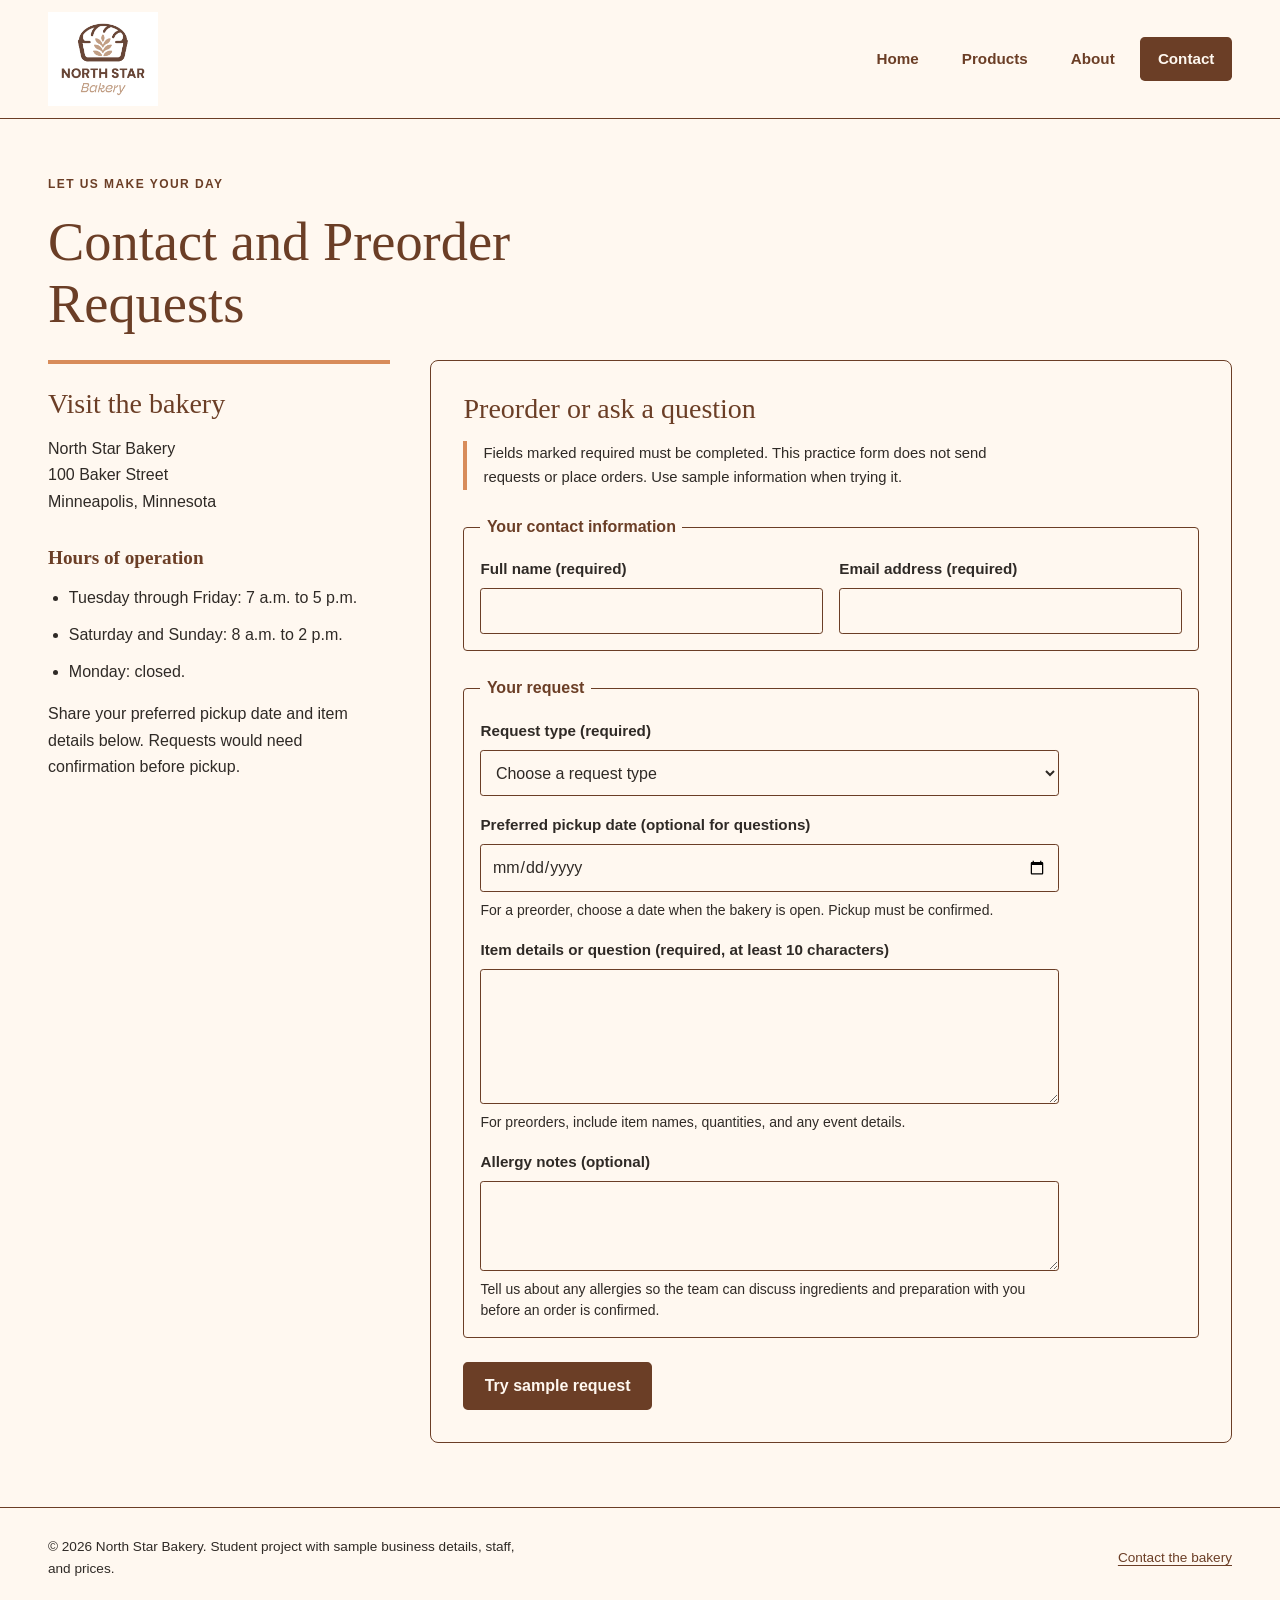
==== contact.html @ 1844963b "Add responsive North Star Bakery website for Touchstone 3" ====
<!DOCTYPE html>
<html lang="en">
<head>
  <meta charset="UTF-8">
  <meta name="viewport" content="width=device-width, initial-scale=1">
  <title>Contact | North Star Bakery</title>
  <link rel="stylesheet" href="styles.css">
</head>
<body class="page-contact">
  <a class="skip-link" href="#main-content">Skip to main content</a>
  <header class="site-header">
    <div class="header-inner">
    <a class="brand" href="index.html" aria-label="North Star Bakery home">
      <img src="media/bakery-logo_c.png" alt="North Star Bakery" width="150">
    </a>
    <nav aria-label="Main navigation">
      <ul>
        <li><a href="index.html">Home</a></li>
        <li><a href="products.html">Products</a></li>
        <li><a href="about.html">About</a></li>
        <li><a href="contact.html" aria-current="page">Contact</a></li>
      </ul>
    </nav>
    </div>
  </header>
  <main id="main-content" class="container" tabindex="-1">
    <p class="eyebrow">Let us make your day</p>
    <h1>Contact and Preorder Requests</h1>
    <div class="contact-layout">
    <section class="visit-panel" id="visit">
      <h2>Visit the bakery</h2>
      <address>North Star Bakery<br>
        100 Baker Street<br>
        Minneapolis, Minnesota</address>
      <h3>Hours of operation</h3>
      <ul>
        <li>Tuesday through Friday: 7 a.m. to 5 p.m.</li>
        <li>Saturday and Sunday: 8 a.m. to 2 p.m.</li>
        <li>Monday: closed.</li>
      </ul>
      <p>Share your preferred pickup date and item details below.
        Requests would need confirmation before pickup.</p>
    </section>
    <section class="card request-panel" id="request-form">
      <h2>Preorder or ask a question</h2>
      <p class="form-note" id="form-help">Fields marked required must be completed.
        This practice form does not send requests or place orders.
        Use sample information when trying it.</p>
      <!-- HTML-only demonstration; no order-processing service. -->
      <form action="contact.html" method="get"
        aria-describedby="form-help">
        <fieldset class="contact-fields">
          <legend>Your contact information</legend>
          <p>
            <label for="full-name">Full name (required)</label>
            <input type="text" id="full-name" name="full-name"
              autocomplete="name" maxlength="80" required>
          </p>
          <p>
            <label for="email">Email address (required)</label>
            <input type="email" id="email" name="email"
              autocomplete="email" maxlength="120" required>
          </p>
        </fieldset>
        <fieldset>
          <legend>Your request</legend>
          <p>
            <label for="request-type">Request type
              (required)</label>
            <select id="request-type" name="request-type" required>
              <option value="">Choose a request type</option>
              <option value="preorder">Preorder request</option>
              <option value="question">General question</option>
            </select>
          </p>
          <p>
            <label for="pickup-date">Preferred pickup date
              (optional for questions)</label>
            <input type="date" id="pickup-date" name="pickup-date"
              aria-describedby="pickup-help">
            <span class="field-help" id="pickup-help">For a preorder, choose a date when
            the bakery is open. Pickup must be confirmed.</span>
          </p>
          <p>
            <label for="item-details">Item details or question
              (required, at least 10 characters)</label>
            <textarea id="item-details" name="item-details"
              rows="5" cols="28" minlength="10" maxlength="1000"
              aria-describedby="item-help" required></textarea>
            <span class="field-help" id="item-help">For preorders, include item names,
            quantities, and any event details.</span>
          </p>
          <p>
            <label for="allergy-notes">Allergy notes
              (optional)</label>
            <textarea id="allergy-notes" name="allergy-notes"
              rows="3" cols="28" maxlength="500"
              aria-describedby="allergy-help"></textarea>
            <span class="field-help" id="allergy-help">Tell us about any allergies so the
            team can discuss ingredients and preparation with you
            before an order is confirmed.</span>
          </p>
        </fieldset>
        <p><button type="submit">Try sample request</button></p>
      </form>
    </section>
    </div>
  </main>
  <footer class="site-footer">
    <div class="footer-inner">
    <p class="project-note">&copy; 2026 North Star Bakery. Student project with sample
      business details, staff, and prices.</p>
    <p><a href="contact.html">Contact the bakery</a></p>
    </div>
  </footer>
</body>
</html>
---- styles.css ----
/* North Star Bakery | Touchstone 3
   Shared, mobile-first styles. Main palette: four colors.
   Type pair: Georgia (headings) and Arial (body/interface). */
:root {
  --cream: #FFF8F0;
  --brown: #6B3E26;
  --peach: #D88C5A;
  --charcoal: #2F2A26;
  --space-1: 0.5rem;
  --space-2: 1rem;
  --space-3: 1.5rem;
  --space-4: 2rem;
  --space-5: 3rem;
}

* { box-sizing: border-box; }
html { scroll-padding-top: 1rem; }
body {
  margin: 0;
  background: var(--cream);
  color: var(--charcoal);
  font-family: Arial, sans-serif;
  font-size: 1rem;
  line-height: 1.65;
}
img, picture { display: block; max-width: 100%; }
img { height: auto; }
audio { display: block; width: 100%; max-width: 30rem; margin-block: 1.5rem; }
h1, h2, h3 { font-family: Georgia, serif; color: var(--brown); line-height: 1.15; }
h1 { font-size: 2.4rem; font-weight: 400; margin: 0 0 1.5rem; max-width: 23ch; }
h2 { font-size: 1.75rem; font-weight: 400; margin: 0 0 1rem; }
h3 { font-size: 1.2rem; margin: 1.5rem 0 0.5rem; }
p { margin: 0 0 1rem; max-width: 65ch; }
p:last-child { margin-bottom: 0; }
ul { padding-left: 1.3rem; margin: 1rem 0; }
li + li { margin-top: 0.65rem; }
figure { margin: 1.5rem 0 0; }
figcaption { font-size: 0.925rem; margin-top: 0.75rem; }
address { font-style: normal; }
a { color: var(--brown); text-underline-offset: 0.22em; text-decoration-thickness: 1px; }
a:hover { text-decoration-thickness: 3px; }
:focus-visible { outline: 3px solid var(--brown); outline-offset: 5px; }
[id] { scroll-margin-top: 1.5rem; }

.container, .header-inner, .footer-inner {
  width: calc(100% - 2rem);
  max-width: 74rem;
  margin-inline: auto;
}
.container { padding-block: 2.5rem 3rem; }
.site-header { border-bottom: 1px solid var(--brown); }
.header-inner { display: flex; flex-direction: column; align-items: center; gap: 1rem; padding-block: 1rem; }
.brand { display: block; flex-shrink: 0; }
.brand img { width: 100px; }
nav { width: 100%; }
nav ul { display: flex; flex-wrap: wrap; justify-content: center; gap: 0.25rem; list-style: none; padding: 0; margin: 0; }
nav li + li { margin-top: 0; }
nav a { display: block; min-height: 44px; padding: 0.6rem 0.8rem; text-decoration: none; font-size: 0.95rem; font-weight: 700; }
nav a[aria-current="page"] { background: var(--brown); color: var(--cream); border-radius: 0.3rem; }
nav a:hover { box-shadow: inset 0 -3px var(--peach); }
.skip-link { position: absolute; top: 0.5rem; left: 1rem; transform: translateY(-180%); z-index: 10; padding: 0.75rem 1rem; background: var(--cream); }
.skip-link:focus { transform: translateY(0); }
.eyebrow { font-size: 0.75rem; font-weight: 700; text-transform: uppercase; letter-spacing: 0.12em; color: var(--brown); margin-bottom: 1rem; }

.hero { display: flex; flex-direction: column; gap: 2rem; align-items: stretch; margin-bottom: 2.5rem; }
.hero-copy, .hero-image { min-width: 0; }
.hero h2 { font-family: Arial, sans-serif; font-size: 1.05rem; font-weight: 700; margin-bottom: 0.7rem; }
.hero h1 { max-width: 13ch; }
.hero-image img { width: 100%; aspect-ratio: 1 / 1; object-fit: cover; border-radius: 8rem 8rem 0.5rem 0.5rem; }
.actions { display: flex; flex-wrap: wrap; align-items: center; gap: 1rem 1.5rem; margin-top: 1.5rem; }
.button, button {
  display: inline-flex; align-items: center; justify-content: center;
  min-height: 48px; padding: 0.8rem 1.2rem; border: 2px solid var(--brown);
  border-radius: 0.3rem; background: var(--brown); color: var(--cream);
  font-family: Arial, sans-serif; font-size: 1rem; font-weight: 700;
  text-decoration: none; cursor: pointer;
}
.button:hover, button:hover { background: var(--charcoal); border-color: var(--charcoal); text-decoration: none; }
.text-link { display: inline-flex; align-items: center; min-height: 44px; font-weight: 700; }
.home-details, .product-layout, .about-layout, .contact-layout { display: flex; flex-direction: column; gap: 1.5rem; }
.card { min-width: 0; padding: 1.5rem; border: 1px solid var(--brown); border-radius: 0.5rem; }
.home-details .card { border: 0; border-top: 4px solid var(--peach); border-radius: 0; padding: 1.5rem 0; }
.home-details h2 { font-size: 1.55rem; }
.home-details h3 { margin-top: 0; }
.product-layout { margin-top: 2rem; }
.product-layout img, .about-layout img { width: 100%; border-radius: 0.25rem; }
.bread-section > img { max-height: 17rem; object-fit: cover; margin-bottom: 1.5rem; }
.signature { border-top: 1px solid var(--peach); padding-top: 1.5rem; }
.signature img { aspect-ratio: 4 / 3; object-fit: cover; }
.callout { margin-top: 2rem; padding: 1.5rem; background: var(--peach); color: var(--charcoal); border-radius: 0.5rem; }
.callout h2, .callout a { color: var(--charcoal); }
.callout a { font-weight: 700; }
.about-layout .story img { margin-top: 1.5rem; }
.visit-panel { border-top: 4px solid var(--peach); padding-top: 1.5rem; }
.visit-panel h3 { margin-top: 2rem; }
.form-note { padding-left: 1rem; border-left: 4px solid var(--peach); font-size: 0.925rem; }
form { margin-top: 1.5rem; }
fieldset { min-width: 0; padding: 1rem; border: 1px solid var(--brown); margin: 0 0 1.5rem; border-radius: 0.25rem; }
legend { color: var(--brown); padding-inline: 0.4rem; font-weight: 700; }
label { display: block; margin-bottom: 0.45rem; font-weight: 700; font-size: 0.95rem; }
input, select, textarea {
  display: block; width: 100%; min-width: 0; max-width: 100%; min-height: 46px;
  padding: 0.65rem; background: var(--cream); color: var(--charcoal);
  border: 1px solid var(--brown); border-radius: 0.2rem;
  font-family: Arial, sans-serif; font-size: 1rem; line-height: 1.4;
}
textarea { resize: vertical; }
.field-help { display: block; font-size: 0.875rem; line-height: 1.5; margin-top: 0.5rem; }
.contact-fields { display: flex; flex-direction: column; gap: 1rem; }
.contact-fields p { margin: 0; min-width: 0; }
.site-footer { border-top: 1px solid var(--brown); }
.footer-inner { display: flex; flex-direction: column; gap: 1rem; padding-block: 1.75rem; font-size: 0.85rem; }
.footer-inner p { margin: 0; }
.footer-inner a { display: inline-block; padding-block: 0.5rem; }

/* At 768px and up, use horizontal Flexbox layouts and wider spacing. */
@media (min-width: 48rem) {
  .container, .header-inner, .footer-inner { width: calc(100% - 4rem); }
  .header-inner { flex-direction: row; justify-content: space-between; padding-block: 0.75rem; }
  .brand img { width: 110px; }
  nav { width: auto; }
  nav ul { gap: 0.5rem; }
  nav a { padding-inline: 1.1rem; }
  .container { padding-block: 3.5rem 4rem; }
  h1 { font-size: 3.4rem; }
  .hero { flex-direction: row; gap: 3rem; align-items: center; margin-bottom: 3.5rem; }
  .hero-copy { flex: 1 1 48%; }
  .hero-image { flex: 1 1 52%; }
  .hero-image img { aspect-ratio: 6 / 5; border-radius: 11rem 11rem 0.5rem 0.5rem; }
  .home-details { flex-direction: row; flex-wrap: wrap; gap: 2rem; }
  .home-details .card { flex: 1 1 14rem; }
  .product-layout, .about-layout { flex-direction: row; flex-wrap: wrap; align-items: flex-start; }
  .product-layout > .card { flex: 1 1 15rem; }
  .about-layout > .card { flex: 1 1 calc(50% - 0.75rem); }
  .contact-layout { flex-direction: row; align-items: flex-start; gap: 2.5rem; }
  .visit-panel { flex: 1 1 30%; }
  .request-panel { flex: 1 1 70%; }
  .contact-fields { flex-direction: row; flex-wrap: wrap; }
  .contact-fields p { flex: 1 1 12rem; }
  .footer-inner { flex-direction: row; justify-content: space-between; align-items: center; }
}

@media (min-width: 70rem) {
  .hero h1 { font-size: 4.4rem; }
  .hero { gap: 4rem; }
  .card { padding: 2rem; }
}
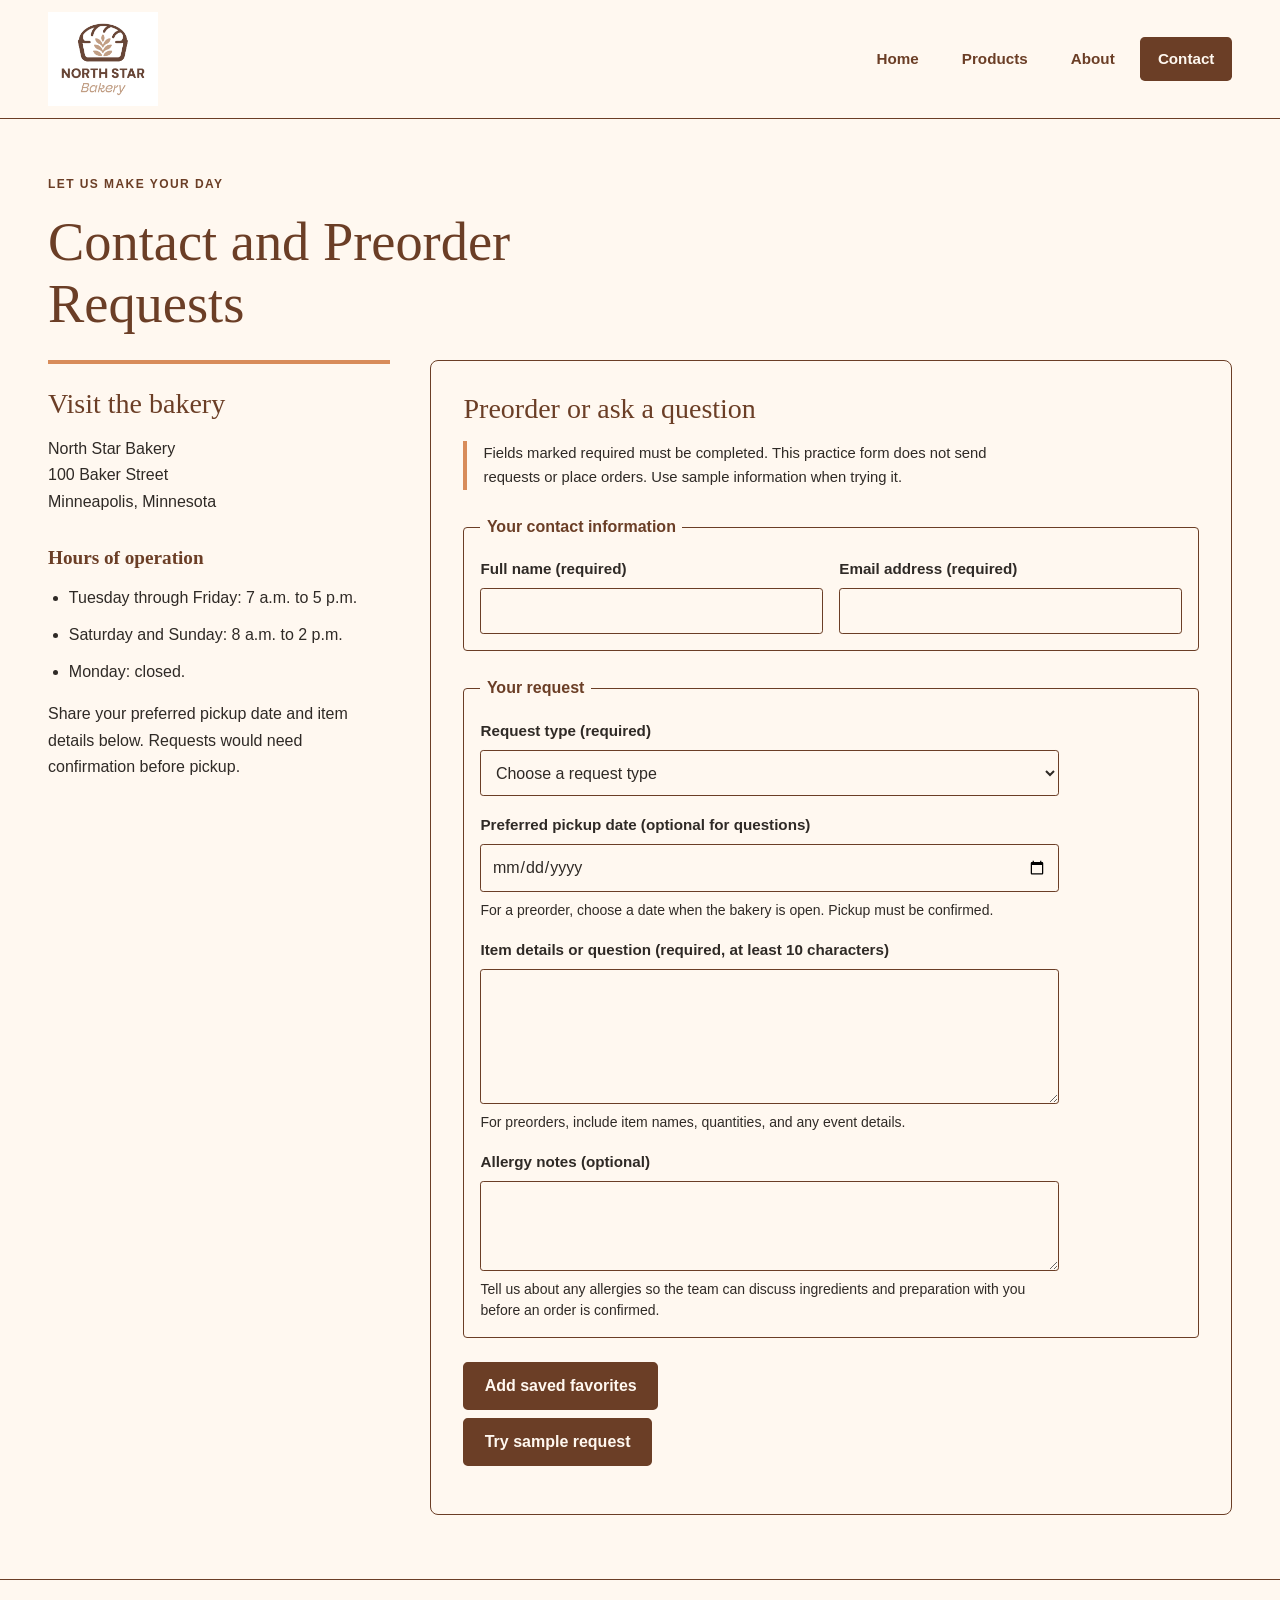
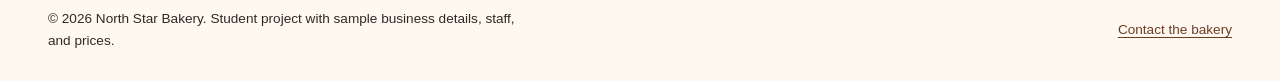
==== commit 35a14a54: "Add Touchstone 4 form validation UI" ====
--- a/contact.html
+++ b/contact.html
@@ -46,72 +46,76 @@
       <p class="form-note" id="form-help">Fields marked required must be completed.
         This practice form does not send requests or place orders.
         Use sample information when trying it.</p>
-      <!-- HTML-only demonstration; no order-processing service. -->
-      <form action="contact.html" method="get"
+      <form id="bakery-request-form" action="contact.html" method="get" novalidate
         aria-describedby="form-help">
         <fieldset class="contact-fields">
           <legend>Your contact information</legend>
           <p>
             <label for="full-name">Full name (required)</label>
             <input type="text" id="full-name" name="full-name"
-              autocomplete="name" maxlength="80" required>
+              autocomplete="name" maxlength="80" required
+              aria-describedby="full-name-error">
+            <span class="error-message" id="full-name-error"></span>
           </p>
           <p>
             <label for="email">Email address (required)</label>
             <input type="email" id="email" name="email"
-              autocomplete="email" maxlength="120" required>
+              autocomplete="email" maxlength="120" required
+              aria-describedby="email-error">
+            <span class="error-message" id="email-error"></span>
           </p>
         </fieldset>
         <fieldset>
           <legend>Your request</legend>
           <p>
-            <label for="request-type">Request type
-              (required)</label>
-            <select id="request-type" name="request-type" required>
+            <label for="request-type">Request type (required)</label>
+            <select id="request-type" name="request-type" required
+              aria-describedby="request-type-error">
               <option value="">Choose a request type</option>
               <option value="preorder">Preorder request</option>
               <option value="question">General question</option>
             </select>
+            <span class="error-message" id="request-type-error"></span>
           </p>
           <p>
-            <label for="pickup-date">Preferred pickup date
-              (optional for questions)</label>
+            <label for="pickup-date">Preferred pickup date (optional for questions)</label>
             <input type="date" id="pickup-date" name="pickup-date"
-              aria-describedby="pickup-help">
-            <span class="field-help" id="pickup-help">For a preorder, choose a date when
-            the bakery is open. Pickup must be confirmed.</span>
+              aria-describedby="pickup-help pickup-date-error">
+            <span class="field-help" id="pickup-help">For a preorder, choose a date when the bakery is open. Pickup must be confirmed.</span>
+            <span class="error-message" id="pickup-date-error"></span>
           </p>
           <p>
-            <label for="item-details">Item details or question
-              (required, at least 10 characters)</label>
+            <label for="item-details">Item details or question (required, at least 10 characters)</label>
             <textarea id="item-details" name="item-details"
               rows="5" cols="28" minlength="10" maxlength="1000"
-              aria-describedby="item-help" required></textarea>
-            <span class="field-help" id="item-help">For preorders, include item names,
-            quantities, and any event details.</span>
+              aria-describedby="item-help item-details-error" required></textarea>
+            <span class="field-help" id="item-help">For preorders, include item names, quantities, and any event details.</span>
+            <span class="error-message" id="item-details-error"></span>
           </p>
           <p>
-            <label for="allergy-notes">Allergy notes
-              (optional)</label>
+            <label for="allergy-notes">Allergy notes (optional)</label>
             <textarea id="allergy-notes" name="allergy-notes"
               rows="3" cols="28" maxlength="500"
               aria-describedby="allergy-help"></textarea>
-            <span class="field-help" id="allergy-help">Tell us about any allergies so the
-            team can discuss ingredients and preparation with you
-            before an order is confirmed.</span>
+            <span class="field-help" id="allergy-help">Tell us about any allergies so the team can discuss ingredients and preparation with you before an order is confirmed.</span>
           </p>
         </fieldset>
+        <div class="saved-items-tools">
+          <button type="button" id="add-saved-favorites" class="secondary-button">Add saved favorites</button>
+          <span class="field-help" id="saved-items-message" aria-live="polite"></span>
+        </div>
         <p><button type="submit">Try sample request</button></p>
+        <p id="form-confirmation" class="form-confirmation" tabindex="-1" aria-live="polite"></p>
       </form>
     </section>
     </div>
   </main>
   <footer class="site-footer">
     <div class="footer-inner">
-    <p class="project-note">&copy; 2026 North Star Bakery. Student project with sample
-      business details, staff, and prices.</p>
+    <p class="project-note">&copy; 2026 North Star Bakery. Student project with sample business details, staff, and prices.</p>
     <p><a href="contact.html">Contact the bakery</a></p>
     </div>
   </footer>
+  <script src="script.js" defer></script>
 </body>
 </html>
